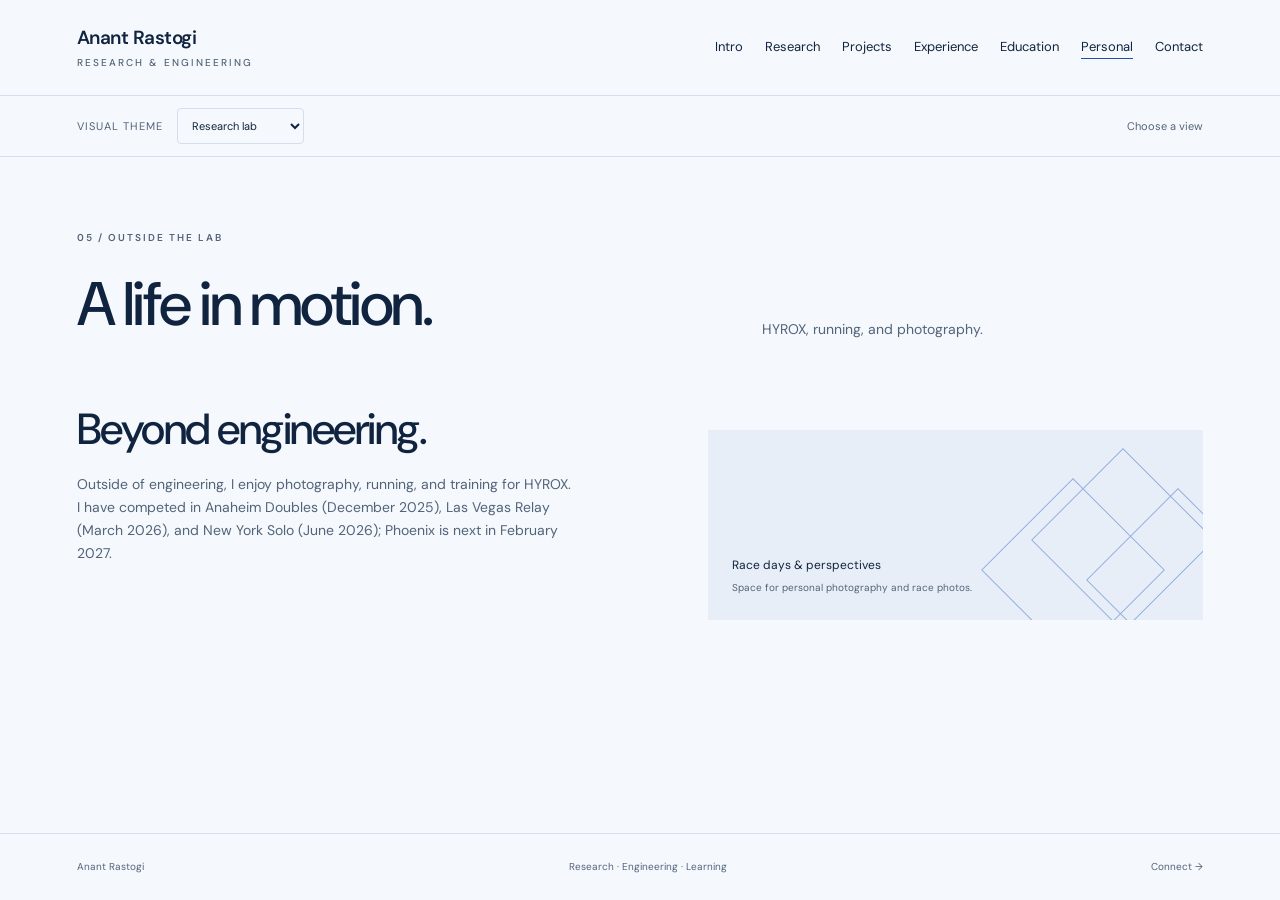
==== about.html @ 46f91655 "Publish personal research and engineering portfolio" ====
<!doctype html>
<html lang="en" data-theme="lab"><head><meta charset="utf-8"><meta name="viewport" content="width=device-width, initial-scale=1"><meta name="description" content="Anant Rastogi: personal, research and engineering portfolio."><meta name="theme-color" content="#183d88"><title>Personal | Anant Rastogi</title><link rel="stylesheet" href="styles.css"><script>try{document.documentElement.dataset.theme=localStorage.getItem('portfolio-theme')||'lab'}catch(e){}</script></head><body><a class="skip" href="#main">Skip to content</a><header class="masthead"><a class="wordmark" href="index.html">Anant Rastogi<span>Research & engineering</span></a><button id="menu-toggle" aria-expanded="false" aria-controls="navigation">Menu <span>+</span></button><nav id="navigation" aria-label="Main navigation"><a href="index.html">Intro</a><a href="research.html">Research</a><a href="projects.html">Projects</a><a href="experience.html">Experience</a><a href="education.html">Education</a><a href="about.html" aria-current="page" class="active">Personal</a><a href="contact.html">Contact</a></nav></header><div class="theme-toolbar"><label for="theme-select">Visual theme</label><select id="theme-select"><option value="lab">Research lab</option><option value="graphite">Graphite</option><option value="editorial">Editorial</option></select><span>Choose a view</span></div><main id="main"><section class="section"><div class="section-head"><div><p class="eyebrow">05 / Outside the lab</p><h1>A life in motion.</h1></div><p class="section-note">HYROX, running, and photography.</p></div><div class="about-grid"><div><h2>Beyond engineering.</h2><div id="hobbies"></div></div><div class="hobby-media media-slot"><div aria-hidden="true" class="landscape"><span></span><span></span><span></span></div><p>Race days & perspectives<span>Space for personal photography and race photos.</span></p></div></div></section></main><footer><span>Anant Rastogi</span><span>Research · Engineering · Learning</span><a href="contact.html">Connect →</a></footer><script src="content.js"></script><script src="app.js"></script></body></html>
---- styles.css ----
@import url('https://fonts.googleapis.com/css2?family=DM+Sans:wght@400;450;500;600;700&family=Libre+Caslon+Display&display=swap');
:root{--paper:#f7f6f1;--ink:#162d2a;--muted:#596661;--green:#193f3a;--line:#d8ddd4;--accent:#a7b9a1;--serif:'Libre Caslon Display',Georgia,serif;--sans:'DM Sans',Arial,sans-serif}*{box-sizing:border-box}html{scroll-behavior:smooth;scroll-padding-top:105px}body{margin:0;background:var(--paper);color:var(--ink);font-family:var(--sans);font-size:15px;line-height:1.65}a{color:inherit;text-decoration:none}button{font:inherit}button,a{ -webkit-tap-highlight-color:transparent}a:focus-visible,button:focus-visible,summary:focus-visible{outline:3px solid #a67338;outline-offset:5px}.skip{position:fixed;top:-100px;left:20px;background:white;padding:10px;z-index:50}.skip:focus{top:10px}.masthead{display:flex;justify-content:space-between;align-items:center;padding:26px 6%;border-bottom:1px solid var(--line);background:rgba(247,246,241,.96);position:sticky;top:0;z-index:10;backdrop-filter:blur(12px)}.wordmark{font-weight:600;font-size:19px;line-height:1.25;letter-spacing:-.5px}.wordmark span{display:block;font-size:10px;text-transform:uppercase;font-weight:500;letter-spacing:2px;margin-top:7px;color:var(--muted)}nav{display:flex;gap:32px;font-size:13px}nav a{border-bottom:1px solid transparent}nav a:hover,nav a.active{border-color:var(--green)}#menu-toggle{display:none}main{max-width:1600px;margin:auto}.hero{padding:84px 6% 72px;display:grid;grid-template-columns:1.55fr 1fr;gap:6%;align-items:center}.eyebrow{font-size:10px;letter-spacing:2px;text-transform:uppercase;font-weight:600;margin:0 0 25px;color:var(--muted)}h1,h2,h3,p,figure{margin-top:0}h1,h2{font-family:var(--serif);font-weight:400;letter-spacing:-1.8px;line-height:1.07}h1{font-size:clamp(46px,5.6vw,84px);margin-bottom:27px}h1 em{font-weight:400;color:#4c6a57}h2{font-size:clamp(37px,4.3vw,61px);margin-bottom:20px}h3{font-size:21px;line-height:1.35;letter-spacing:-.5px;font-weight:500}.intro{max-width:580px;color:var(--muted);font-size:16px;line-height:1.8}.hero-actions{display:flex;align-items:center;gap:23px;flex-wrap:wrap;margin-top:30px}.button{background:var(--green);color:#fff;display:inline-flex;gap:28px;padding:13px 19px;font-size:12px}.button:hover{background:#2b554b}.text-link{font-size:12px;border-bottom:1px solid var(--line);padding:4px 0}.areas{display:flex;gap:10px;flex-wrap:wrap;margin-top:45px}.areas span{font-size:10px;letter-spacing:.4px;padding:5px 0;color:var(--muted)}.areas span+span:before{content:' / ';padding-right:10px;color:#a0aa9d}.portrait{margin:0;background:#e9ece3;align-self:stretch;min-height:390px;position:relative;overflow:hidden;display:flex;flex-direction:column}.portrait-art{min-height:340px;flex:1;position:relative;display:grid;place-items:center;background:linear-gradient(140deg,#eceee4,#d7e0d2)}.monogram{font-family:var(--serif);font-size:100px;color:#68806a;z-index:1}.orbit{position:absolute;border:1px solid #afbfaa;border-radius:50%;width:75%;height:75%;transform:rotate(-35deg)}.o2{width:55%;height:85%;transform:rotate(35deg)}.o3{width:90%;height:45%;transform:rotate(-30deg)}.cross{position:absolute;color:#7f927d;font-size:20px}.c1{top:15%;right:15%}.c2{bottom:17%;left:15%}figcaption{display:flex;justify-content:space-between;font-size:9px;letter-spacing:.7px;text-transform:uppercase;padding:16px 19px;color:var(--muted);background:#e9ece3;gap:10px}.section{padding:73px 6%;border-top:1px solid var(--line)}.section-head{display:grid;grid-template-columns:1.35fr 1fr;gap:8%;align-items:end;margin-bottom:42px}.section-note{max-width:430px;color:var(--muted);font-size:14px;margin-bottom:23px}.research-item{display:grid;grid-template-columns:68px 1.15fr 1fr;gap:24px;border-top:1px solid var(--line);padding:30px 0}.item-number{font-family:var(--serif);font-size:25px;color:#82927e}.research-item h3{font-size:25px;margin-bottom:12px}.tag{display:inline-block;font-size:9px;text-transform:uppercase;letter-spacing:1px;color:#56715e;background:#e7ece3;padding:4px 8px}.research-description{color:var(--muted);font-size:14px}.research-description p{margin-bottom:14px}.detail{font-size:12px}.project-grid{display:grid;grid-template-columns:repeat(2,minmax(0,1fr));gap:42px 32px}.project-media{height:200px;background:#e7eae1;position:relative;overflow:hidden;margin-bottom:21px;display:flex;align-items:flex-end;padding:20px}.project-media span{font-size:10px;text-transform:uppercase;letter-spacing:1.3px;color:#687c68;z-index:1}.project-media:before,.project-media:after{content:'';position:absolute;border:1px solid #bdc9b6;width:180px;height:180px;right:12%;top:12%;transform:rotate(30deg)}.project-media:after{width:135px;height:135px;right:17%;top:20%;transform:rotate(60deg)}.project:nth-child(2n) .project-media{background:#e2e8e8}.project:nth-child(2n) .project-media:before,.project:nth-child(2n) .project-media:after{border-radius:50%;border-color:#b1c5c3}.project h3{margin:10px 0 12px;font-size:23px}.project p{font-size:14px;color:var(--muted);margin-bottom:12px}.project .tech{font-size:11px;margin-top:17px;color:#6b786b}.timeline-row{display:grid;grid-template-columns:24% 36% 1fr;gap:25px;padding:26px 0;border-top:1px solid var(--line)}.when{font-size:11px;color:var(--muted);padding-top:3px}.role h3{font-size:18px;margin:0 0 6px}.role p{font-size:12px;color:var(--muted);margin:0}.timeline-row>p{font-size:13px;color:var(--muted);margin:0}.about-grid{display:grid;grid-template-columns:1fr 1fr;gap:12%}.education-title{font-family:var(--serif);font-size:28px;line-height:1.2;margin:18px 0 10px}.muted,#education p,#hobbies{color:var(--muted);font-size:14px}#education .education-title{color:var(--ink);font-size:28px}.subheading{margin-top:40px}.hobby-media{background:#e9ece3;padding:24px;min-height:190px;margin-top:24px;position:relative;overflow:hidden;display:flex;align-items:flex-end}.hobby-media p{position:relative;z-index:1;font-size:12px;margin:0}.hobby-media p span{display:block;font-size:10px;color:var(--muted);margin-top:4px}.landscape{position:absolute;right:0;top:0;width:50%;height:100%}.landscape span{position:absolute;border:1px solid #bdc9b6;transform:rotate(45deg);width:130px;height:130px;top:45px;right:15px}.landscape span:nth-child(2){right:65px;top:75px}.landscape span:nth-child(3){right:-40px;top:85px}.contact{background:var(--green);color:var(--paper);padding:62px 6%;margin:15px 6% 65px}.contact .eyebrow{color:#b2c6b7;margin-bottom:20px}.contact h2{font-size:45px}.contact p{color:#c5d1c6;font-size:14px}.contact a{display:inline-block;border-bottom:1px solid #6c8b78;font-size:13px;padding-bottom:5px;margin:10px 25px 0 0}.contact a:hover{border-color:white}footer{border-top:1px solid var(--line);padding:25px 6%;display:flex;justify-content:space-between;font-size:10px;color:var(--muted);gap:20px}.media-slot img,.project-media img{width:100%;height:100%;object-fit:cover}.project-media video{width:100%;height:100%;object-fit:contain}details{margin-top:15px}summary{cursor:pointer;font-size:12px;color:var(--green)}details p{margin-top:10px}.empty-note{border-left:2px solid var(--line);padding-left:16px}
@media(min-width:1600px){.masthead,footer{padding-left:calc((100vw - 1408px)/2);padding-right:calc((100vw - 1408px)/2)}}
@media(max-width:900px){.hero{gap:35px;grid-template-columns:1.35fr 1fr;padding-top:60px}h1{font-size:56px}.portrait{min-height:340px}.portrait-art{min-height:300px}.intro{font-size:14px}.research-item{grid-template-columns:35px 1fr 1fr;gap:16px}.timeline-row{grid-template-columns:20% 33% 1fr;gap:15px}}
@media(max-width:650px){html{scroll-padding-top:90px}.masthead{padding:20px 6%}.wordmark{font-size:17px}.wordmark span{font-size:8px}#menu-toggle{display:flex;background:none;border:0;font-size:12px;gap:16px;padding:10px 0}nav{display:none;position:absolute;left:0;right:0;top:80px;background:var(--paper);padding:18px 6% 25px;border-bottom:1px solid var(--line);gap:20px;justify-content:space-between}nav.open{display:flex}nav a{font-size:12px}.hero{display:block;padding-top:45px;padding-bottom:45px}h1{font-size:51px;letter-spacing:-1.3px}.eyebrow{margin-bottom:20px}.intro{font-size:15px}.hero-actions{gap:20px}.areas{margin-top:27px;margin-bottom:32px}.portrait{min-height:0;height:290px}.portrait-art{min-height:0}.monogram{font-size:75px}.section{padding-top:44px;padding-bottom:44px}.section-head{display:block;margin-bottom:25px}.section-note{margin-top:24px;max-width:100%}h2{font-size:42px}.research-item{grid-template-columns:28px 1fr;gap:12px;padding:25px 0}.research-description{grid-column:2}.research-item h3{font-size:23px}.project-grid{grid-template-columns:1fr;gap:35px}.project-media{height:210px}.timeline-row{grid-template-columns:1fr;gap:10px}.when{font-size:10px}.timeline-row>p{max-width:100%;font-size:14px}.about-grid{grid-template-columns:1fr;gap:35px}.contact{padding:35px 7%;margin-bottom:40px}.contact h2{font-size:39px}.contact a{font-size:12px}footer{flex-wrap:wrap;gap:12px}footer span:nth-child(2){display:none}}
@media(prefers-reduced-motion:reduce){html{scroll-behavior:auto}}
@media print{.masthead{position:static}nav,#menu-toggle,.hero-actions,footer a{display:none}.section{break-inside:avoid;padding:30px 0}.hero{padding:30px 0}.project-media,.hobby-media,.portrait{display:none}.hero,.about-grid{display:block}.contact{background:none;color:var(--ink);margin:20px 0;padding:20px 0}.contact p,.contact .eyebrow{color:var(--muted)}body{background:white;font-size:12px}}
.project-media small{display:block;font-size:9px;letter-spacing:.5px;text-transform:none;margin-top:4px;color:#70806d}.project-media.filled{padding:0;background:#e7eae1}.project-media.filled:before,.project-media.filled:after{display:none}.research-description .project-media{height:145px;margin-top:20px;margin-bottom:0}.research-description .project-media:before{width:110px;height:110px}.research-description .project-media:after{width:80px;height:80px}.research-description .project-media span{font-size:8px}.project:last-child:not(:has(.project-media)){padding:25px;border:1px solid var(--line)}
/* Multi-page theme system: palettes preserve content and layout. */
:root{--surface:#e9ece3;--surface-2:#e2e8e0;--soft:#e7ece3;--accent-ink:#4c6a57;--button-ink:#fff;--heading:var(--serif)}
:root[data-theme="lab"]{--paper:#f5f8fc;--ink:#10243f;--muted:#52647a;--green:#204fa8;--line:#d4deed;--accent:#93afe1;--surface:#e8eef8;--surface-2:#dce7f7;--soft:#e3ecfb;--accent-ink:#245bb6;--heading:var(--sans)}
:root[data-theme="graphite"]{color-scheme:dark;--paper:#111820;--ink:#e5edf8;--muted:#a7b6c9;--green:#9ebcff;--line:#334152;--accent:#7598cb;--surface:#1b2735;--surface-2:#24364b;--soft:#26374c;--accent-ink:#a7c5ff;--button-ink:#111820;--heading:var(--sans)}
body{min-height:100vh;display:flex;flex-direction:column}main{width:100%;flex:1}.masthead{background:var(--paper);gap:30px}.masthead nav{gap:22px;flex-wrap:wrap}h1,h2,.education-title{font-family:var(--heading)}h1 em{color:var(--accent-ink)}[data-theme="lab"] h1,[data-theme="graphite"] h1{font-weight:500;font-size:clamp(40px,4.8vw,70px);letter-spacing:-2.5px}[data-theme="lab"] h2,[data-theme="graphite"] h2{font-size:clamp(30px,3.4vw,46px);font-weight:500;letter-spacing:-1.5px}h1 em{font-style:normal}.button{color:var(--button-ink)}.button:hover{background:var(--accent-ink);color:var(--button-ink)}.theme-toolbar{display:flex;align-items:center;gap:14px;padding:12px 6%;border-bottom:1px solid var(--line);font-size:11px;color:var(--muted)}.theme-toolbar label{text-transform:uppercase;letter-spacing:1px}.theme-toolbar select{font:inherit;color:var(--ink);background:var(--paper);border:1px solid var(--line);border-radius:4px;padding:7px 30px 7px 10px;min-height:36px}.theme-toolbar span{margin-left:auto}.theme-toolbar select:focus-visible{outline:2px solid var(--accent-ink);outline-offset:3px}.portrait,.hobby-media,figcaption{background:var(--surface)}.portrait-art{background:linear-gradient(140deg,var(--surface),var(--surface-2))}.monogram{color:var(--accent-ink)}.orbit,.landscape span{border-color:var(--accent)}.cross,.item-number{color:var(--accent-ink)}.tag{color:var(--accent-ink);background:var(--soft)}.project-media,.project:nth-child(2n) .project-media{background:var(--surface)}.project-media:before,.project-media:after,.project:nth-child(2n) .project-media:before,.project:nth-child(2n) .project-media:after{border-color:var(--accent)}.project-media span,.project-media small,.project .tech{color:var(--muted)}.contact{background:var(--surface);color:var(--ink)}.contact p,.contact .eyebrow{color:var(--muted)}.contact a{border-color:var(--accent)}.skip{background:var(--paper);color:var(--ink)}.section:first-child{border-top:0}.page-index{display:grid;grid-template-columns:repeat(3,1fr);gap:20px;padding:0 6% 70px}.page-index a{display:block;border:1px solid var(--line);padding:26px;position:relative;background:var(--paper)}.page-index a:hover{background:var(--surface)}.page-index a>span{font:11px ui-monospace,monospace;color:var(--accent-ink)}.page-index h2{font-family:var(--sans);font-size:25px;margin:18px 0 12px;letter-spacing:-.6px}.page-index p{font-size:13px;color:var(--muted);margin-bottom:25px}.page-index b{font-size:23px;color:var(--accent-ink)}[data-theme="lab"] .portrait-art,[data-theme="graphite"] .portrait-art{background-image:linear-gradient(var(--line) 1px,transparent 1px),linear-gradient(90deg,var(--line) 1px,transparent 1px);background-size:32px 32px;background-color:var(--surface)}[data-theme="lab"] .monogram,[data-theme="graphite"] .monogram{font-family:ui-monospace,monospace;font-size:75px;font-weight:500}.contact{margin-top:65px}
@media(max-width:1050px){.masthead{align-items:flex-start}.masthead nav{gap:12px 18px;justify-content:flex-end;max-width:65%}}
@media(max-width:720px){.masthead{align-items:center;padding:20px 6%}#menu-toggle{display:flex;background:transparent;color:var(--ink);border:0;gap:15px;padding:8px}.masthead nav{display:none;position:absolute;left:0;right:0;top:100%;max-width:none;background:var(--paper);padding:20px 6%;border-bottom:1px solid var(--line);grid-template-columns:repeat(2,1fr);gap:16px}.masthead nav.open{display:grid}.masthead nav a{font-size:14px;padding:5px 0}.theme-toolbar{flex-wrap:wrap;gap:8px 12px}.theme-toolbar span{display:none}.hero{display:block;padding-top:40px}.portrait{height:310px;margin-top:35px}.hero h1{font-size:44px;letter-spacing:-1.8px}.page-index{grid-template-columns:1fr;padding-bottom:40px}.page-index a{padding:22px}.page-index p{margin-bottom:10px}.section h1{font-size:42px;letter-spacing:-1.5px}.section-head{display:block}.section-note{margin-top:25px}.research-item{grid-template-columns:28px 1fr}.research-description{grid-column:2}.about-grid{grid-template-columns:1fr}.contact{margin-top:35px}}
@media print{.theme-toolbar{display:none}:root[data-theme]{--paper:white;--ink:#17202b;--muted:#415064;--line:#ccd3db;--surface:#eef1f4;--accent-ink:#244b83}.masthead nav{display:none}}
.education-layout{display:grid;grid-template-columns:1.4fr 1fr;gap:10%;padding-top:15px}.education-layout>div+div{border-left:1px solid var(--line);padding-left:35px}@media(max-width:720px){.education-layout{grid-template-columns:1fr;gap:25px}.education-layout>div+div{border-left:0;border-top:1px solid var(--line);padding:25px 0 0}}
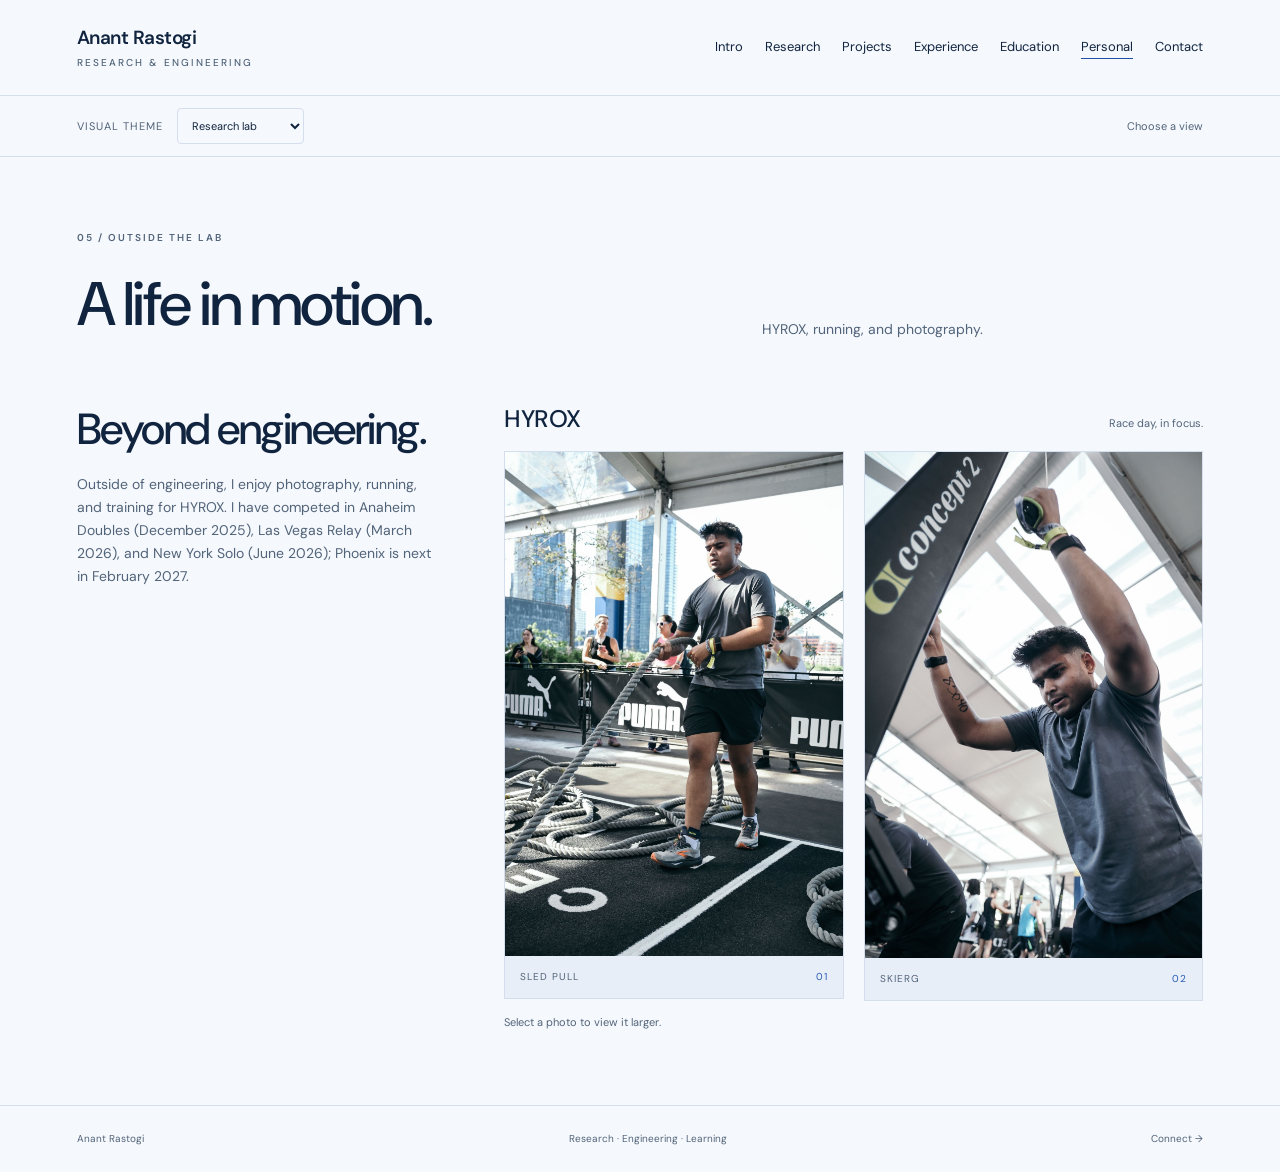
==== commit 7f7ea6e3: "Add HYROX race gallery and refresh CV experience" ====
--- a/about.html
+++ b/about.html
@@ -1,2 +1,20 @@
 <!doctype html>
-<html lang="en" data-theme="lab"><head><meta charset="utf-8"><meta name="viewport" content="width=device-width, initial-scale=1"><meta name="description" content="Anant Rastogi: personal, research and engineering portfolio."><meta name="theme-color" content="#183d88"><title>Personal | Anant Rastogi</title><link rel="stylesheet" href="styles.css"><script>try{document.documentElement.dataset.theme=localStorage.getItem('portfolio-theme')||'lab'}catch(e){}</script></head><body><a class="skip" href="#main">Skip to content</a><header class="masthead"><a class="wordmark" href="index.html">Anant Rastogi<span>Research & engineering</span></a><button id="menu-toggle" aria-expanded="false" aria-controls="navigation">Menu <span>+</span></button><nav id="navigation" aria-label="Main navigation"><a href="index.html">Intro</a><a href="research.html">Research</a><a href="projects.html">Projects</a><a href="experience.html">Experience</a><a href="education.html">Education</a><a href="about.html" aria-current="page" class="active">Personal</a><a href="contact.html">Contact</a></nav></header><div class="theme-toolbar"><label for="theme-select">Visual theme</label><select id="theme-select"><option value="lab">Research lab</option><option value="graphite">Graphite</option><option value="editorial">Editorial</option></select><span>Choose a view</span></div><main id="main"><section class="section"><div class="section-head"><div><p class="eyebrow">05 / Outside the lab</p><h1>A life in motion.</h1></div><p class="section-note">HYROX, running, and photography.</p></div><div class="about-grid"><div><h2>Beyond engineering.</h2><div id="hobbies"></div></div><div class="hobby-media media-slot"><div aria-hidden="true" class="landscape"><span></span><span></span><span></span></div><p>Race days & perspectives<span>Space for personal photography and race photos.</span></p></div></div></section></main><footer><span>Anant Rastogi</span><span>Research · Engineering · Learning</span><a href="contact.html">Connect →</a></footer><script src="content.js"></script><script src="app.js"></script></body></html>+<html lang="en" data-theme="lab"><head><meta charset="utf-8"><meta name="viewport" content="width=device-width, initial-scale=1"><meta name="description" content="Anant Rastogi: personal, research and engineering portfolio."><meta name="theme-color" content="#183d88"><title>Personal | Anant Rastogi</title><link rel="stylesheet" href="styles.css?v=20261116"><script>try{document.documentElement.dataset.theme=localStorage.getItem('portfolio-theme')||'lab'}catch(e){}</script></head><body><a class="skip" href="#main">Skip to content</a><header class="masthead"><a class="wordmark" href="index.html">Anant Rastogi<span>Research & engineering</span></a><button id="menu-toggle" aria-expanded="false" aria-controls="navigation">Menu <span>+</span></button><nav id="navigation" aria-label="Main navigation"><a href="index.html">Intro</a><a href="research.html">Research</a><a href="projects.html">Projects</a><a href="experience.html">Experience</a><a href="education.html">Education</a><a href="about.html" aria-current="page" class="active">Personal</a><a href="contact.html">Contact</a></nav></header><div class="theme-toolbar"><label for="theme-select">Visual theme</label><select id="theme-select"><option value="lab">Research lab</option><option value="graphite">Graphite</option><option value="editorial">Editorial</option></select><span>Choose a view</span></div><main id="main"><section class="section"><div class="section-head"><div><p class="eyebrow">05 / Outside the lab</p><h1>A life in motion.</h1></div><p class="section-note">HYROX, running, and photography.</p></div><div class="about-grid about-hyrox"><div><h2>Beyond engineering.</h2><div id="hobbies"></div></div>
+<section class="hyrox-gallery" id="hyrox" aria-labelledby="hyrox-title">
+  <div class="hyrox-gallery-head"><h2 id="hyrox-title">HYROX</h2><p>Race day, in focus.</p></div>
+  <div class="hyrox-photos">
+    <figure class="hyrox-photo">
+      <a href="media/hyrox/sled-pull.jpg" aria-label="View larger photo: HYROX sled pull">
+        <img src="media/hyrox/sled-pull.jpg" width="2677" height="4000" alt="Pulling the sled rope during a HYROX race." loading="lazy" decoding="async">
+      </a>
+      <figcaption><span>Sled pull</span><span>01</span></figcaption>
+    </figure>
+    <figure class="hyrox-photo">
+      <a href="media/hyrox/skierg.jpg" aria-label="View larger photo: HYROX SkiErg">
+        <img src="media/hyrox/skierg.jpg" width="2666" height="4000" alt="Reaching overhead on a SkiErg during a HYROX race." loading="lazy" decoding="async">
+      </a>
+      <figcaption><span>SkiErg</span><span>02</span></figcaption>
+    </figure>
+  </div>
+  <p class="hyrox-gallery-note">Select a photo to view it larger.</p>
+</section></div></section></main><footer><span>Anant Rastogi</span><span>Research · Engineering · Learning</span><a href="contact.html">Connect →</a></footer><script src="content.js?v=20261116"></script><script src="app.js"></script></body></html>
--- a/styles.css
+++ b/styles.css
@@ -15,3 +15,20 @@
 @media(max-width:720px){.masthead{align-items:center;padding:20px 6%}#menu-toggle{display:flex;background:transparent;color:var(--ink);border:0;gap:15px;padding:8px}.masthead nav{display:none;position:absolute;left:0;right:0;top:100%;max-width:none;background:var(--paper);padding:20px 6%;border-bottom:1px solid var(--line);grid-template-columns:repeat(2,1fr);gap:16px}.masthead nav.open{display:grid}.masthead nav a{font-size:14px;padding:5px 0}.theme-toolbar{flex-wrap:wrap;gap:8px 12px}.theme-toolbar span{display:none}.hero{display:block;padding-top:40px}.portrait{height:310px;margin-top:35px}.hero h1{font-size:44px;letter-spacing:-1.8px}.page-index{grid-template-columns:1fr;padding-bottom:40px}.page-index a{padding:22px}.page-index p{margin-bottom:10px}.section h1{font-size:42px;letter-spacing:-1.5px}.section-head{display:block}.section-note{margin-top:25px}.research-item{grid-template-columns:28px 1fr}.research-description{grid-column:2}.about-grid{grid-template-columns:1fr}.contact{margin-top:35px}}
 @media print{.theme-toolbar{display:none}:root[data-theme]{--paper:white;--ink:#17202b;--muted:#415064;--line:#ccd3db;--surface:#eef1f4;--accent-ink:#244b83}.masthead nav{display:none}}
 .education-layout{display:grid;grid-template-columns:1.4fr 1fr;gap:10%;padding-top:15px}.education-layout>div+div{border-left:1px solid var(--line);padding-left:35px}@media(max-width:720px){.education-layout{grid-template-columns:1fr;gap:25px}.education-layout>div+div{border-left:0;border-top:1px solid var(--line);padding:25px 0 0}}
+
+/* HYROX gallery: original portrait photos, with no cropping. */
+.about-hyrox{grid-template-columns:minmax(0,.85fr) minmax(0,1.65fr);gap:6%;align-items:start}
+.hyrox-gallery{min-width:0;scroll-margin-top:120px}
+.hyrox-gallery-head{display:flex;align-items:baseline;justify-content:space-between;gap:16px;margin-bottom:18px}
+.hyrox-gallery-head h2{font-family:var(--sans);font-size:24px;letter-spacing:-.5px;margin:0}
+.hyrox-gallery-head p,.hyrox-gallery-note{font-size:11px;color:var(--muted);margin:0}
+.hyrox-photos{display:grid;grid-template-columns:repeat(2,minmax(0,1fr));gap:20px;align-items:start}
+.hyrox-photo{margin:0;min-width:0;border:1px solid var(--line);background:var(--surface)}
+.hyrox-photo a{display:block}
+.hyrox-photo a:focus-visible{outline-color:var(--accent-ink)}
+.hyrox-photo img{display:block;width:100%;height:auto}
+.hyrox-photo figcaption{padding:13px 15px;font-size:10px;letter-spacing:1px}
+.hyrox-photo figcaption span:last-child{color:var(--accent-ink);font-variant-numeric:tabular-nums}
+.hyrox-gallery-note{margin-top:12px}
+@media(max-width:900px){.about-hyrox{grid-template-columns:1fr;gap:35px}.about-hyrox #hobbies{max-width:650px}}
+@media(max-width:500px){.hyrox-photos{grid-template-columns:1fr;gap:24px}.hyrox-gallery-head{align-items:flex-end}.hyrox-gallery-head p{max-width:110px;text-align:right}}
